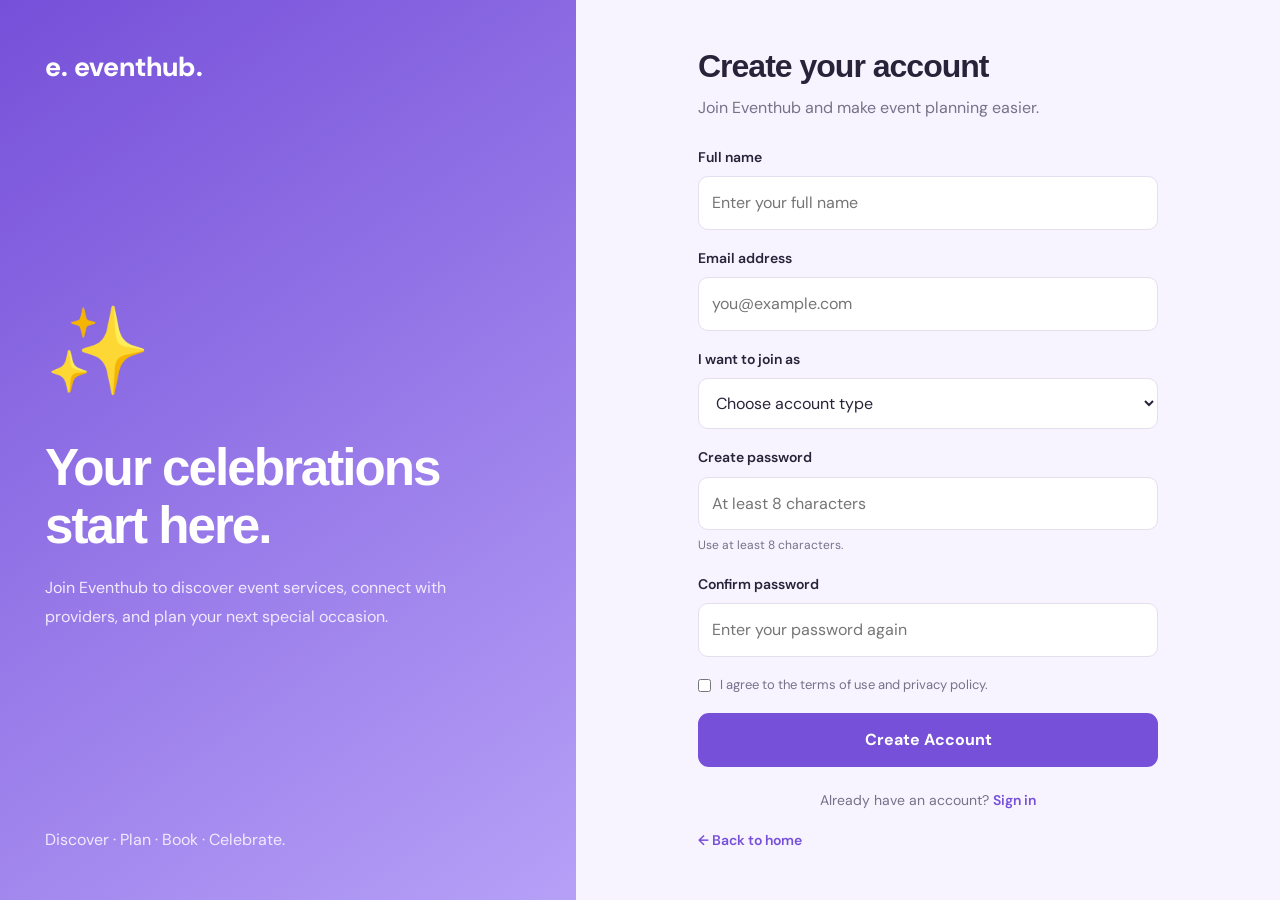
==== src/main/webapp/register.html @ 75b66d96 "Frontend is added to the src/main/webapp" ====
<!DOCTYPE html>
<html lang="en">
<head>
  <meta charset="UTF-8">
  <meta name="viewport" content="width=device-width, initial-scale=1.0">
  <title>Create Account | Eventhub</title>

  <link rel="stylesheet" href="css/style.css">
  <link rel="preconnect" href="https://fonts.googleapis.com">
  <link rel="preconnect" href="https://fonts.gstatic.com" crossorigin>
  <link href="https://fonts.googleapis.com/css2?family=DM+Sans:wght@400;500;600;700&display=swap" rel="stylesheet">

  <style>
    * {
      box-sizing: border-box;
    }

    body {
      margin: 0;
      min-height: 100vh;
      background: #f7f4ff;
      color: #29233a;
      font-family: "DM Sans", Arial, sans-serif;
    }

    .register-layout {
      min-height: 100vh;
      display: grid;
      grid-template-columns: 0.9fr 1.1fr;
    }

    .register-visual {
      padding: 45px;
      background: linear-gradient(145deg, #7650d9, #b6a0f7);
      color: white;
      display: flex;
      flex-direction: column;
      justify-content: space-between;
    }

    .register-logo {
      color: white;
      text-decoration: none;
      font-size: 27px;
      font-weight: 800;
    }

    .register-visual h1 {
      font-size: clamp(34px, 4vw, 52px);
      line-height: 1.15;
      margin-bottom: 18px;
    }

    .register-visual p {
      max-width: 420px;
      color: #f1eaff;
      line-height: 1.8;
    }

    .register-emoji {
      font-size: 85px;
      margin-bottom: 20px;
    }

    .register-main {
      display: flex;
      justify-content: center;
      align-items: center;
      padding: 40px 25px;
    }

    .register-card {
      width: 100%;
      max-width: 460px;
    }

    .register-card h2 {
      font-size: 32px;
      margin: 0 0 10px;
    }

    .register-subtitle {
      color: #77718a;
      line-height: 1.6;
      margin-bottom: 25px;
    }

    .register-field {
      margin-bottom: 17px;
    }

    .register-field label {
      display: block;
      font-size: 14px;
      font-weight: 600;
      margin-bottom: 8px;
    }

    .register-field input,
    .register-field select {
      width: 100%;
      padding: 13px;
      border: 1px solid #e4deef;
      border-radius: 10px;
      background: white;
      font: inherit;
      color: #29233a;
      outline-color: #7650d9;
    }

    .register-field input:focus,
    .register-field select:focus {
      border-color: #7650d9;
    }

    .password-hint {
      display: block;
      margin-top: 6px;
      color: #77718a;
      font-size: 12px;
    }

    .register-terms {
      display: flex;
      align-items: flex-start;
      gap: 9px;
      color: #77718a;
      font-size: 13px;
      line-height: 1.6;
      margin: 18px 0;
    }

    .register-terms input {
      margin-top: 4px;
      accent-color: #7650d9;
    }

    .register-button {
      width: 100%;
      padding: 14px;
      background: #7650d9;
      border: none;
      border-radius: 11px;
      color: white;
      font: inherit;
      font-size: 16px;
      font-weight: 700;
      cursor: pointer;
    }

    .register-button:hover {
      background: #5d38bd;
    }

    .register-message {
      display: none;
      margin-top: 15px;
      padding: 13px;
      background: #eee8ff;
      color: #5634a7;
      border-radius: 10px;
      font-size: 14px;
      line-height: 1.6;
    }

    .register-message.show {
      display: block;
    }

    .register-switch {
      text-align: center;
      color: #77718a;
      font-size: 14px;
      margin-top: 22px;
    }

    .register-switch a,
    .register-back {
      color: #7650d9;
      text-decoration: none;
      font-weight: 600;
    }

    .register-back {
      display: inline-block;
      margin-top: 18px;
      font-size: 14px;
    }

    @media (max-width: 760px) {
      .register-layout {
        grid-template-columns: 1fr;
      }

      .register-visual {
        padding: 25px;
      }

      .register-visual h1 {
        font-size: 30px;
        margin-top: 25px;
      }

      .register-visual p {
        font-size: 14px;
      }

      .register-emoji,
      .register-footer {
        display: none;
      }

      .register-main {
        padding: 30px 20px;
      }
    }
  </style>
</head>

<body>
  <main class="register-layout">

    <section class="register-visual">
      <a href="index.html" class="register-logo">e. eventhub.</a>

      <div>
        <div class="register-emoji">✨</div>
        <h1>Your celebrations start here.</h1>
        <p>
          Join Eventhub to discover event services, connect with
          providers, and plan your next special occasion.
        </p>
      </div>

      <p class="register-footer">
        Discover · Plan · Book · Celebrate.
      </p>
    </section>

    <section class="register-main">
      <div class="register-card">

        <h2>Create your account</h2>
        <p class="register-subtitle">
          Join Eventhub and make event planning easier.
        </p>

        <form id="registerForm">

          <div class="register-field">
            <label for="fullName">Full name</label>
            <input
              type="text"
              id="fullName"
              name="fullName"
              placeholder="Enter your full name"
              minlength="2"
              maxlength="100"
              autocomplete="name"
              required
            >
          </div>

          <div class="register-field">
            <label for="email">Email address</label>
            <input
              type="email"
              id="email"
              name="email"
              placeholder="you@example.com"
              autocomplete="email"
              required
            >
          </div>

          <div class="register-field">
            <label for="accountType">I want to join as</label>
            <select id="accountType" name="accountType" required>
              <option value="">Choose account type</option>
              <option value="CUSTOMER">Customer</option>
              <option value="PROVIDER">Service Provider</option>
            </select>
          </div>

          <div class="register-field">
            <label for="password">Create password</label>
            <input
              type="password"
              id="password"
              name="password"
              placeholder="At least 8 characters"
              minlength="8"
              maxlength="72"
              autocomplete="new-password"
              required
            >
            <small class="password-hint">
              Use at least 8 characters.
            </small>
          </div>

          <div class="register-field">
            <label for="confirmPassword">Confirm password</label>
            <input
              type="password"
              id="confirmPassword"
              name="confirmPassword"
              placeholder="Enter your password again"
              minlength="8"
              maxlength="72"
              autocomplete="new-password"
              required
            >
          </div>

          <label class="register-terms">
            <input type="checkbox" id="terms" required>
            <span>
              I agree to the terms of use and privacy policy.
            </span>
          </label>

          <button type="submit" class="register-button">
            Create Account
          </button>

          <div
            id="registerMessage"
            class="register-message"
            role="status"
            aria-live="polite"
          ></div>

        </form>

        <p class="register-switch">
          Already have an account?
          <a href="login.html">Sign in</a>
        </p>

        <a href="index.html" class="register-back">
          ← Back to home
        </a>

      </div>
    </section>

  </main>

  <script>
    const registerForm = document.getElementById("registerForm");
    const password = document.getElementById("password");
    const confirmPassword = document.getElementById("confirmPassword");
    const message = document.getElementById("registerMessage");

    function showMessage(text) {
      message.textContent = text;
      message.classList.add("show");
    }

    confirmPassword.addEventListener("input", function() {
      if (confirmPassword.value &&
          password.value !== confirmPassword.value) {
        confirmPassword.setCustomValidity("Passwords do not match.");
      } else {
        confirmPassword.setCustomValidity("");
      }
    });

    password.addEventListener("input", function() {
      if (confirmPassword.value &&
          password.value !== confirmPassword.value) {
        confirmPassword.setCustomValidity("Passwords do not match.");
      } else {
        confirmPassword.setCustomValidity("");
      }
    });

    registerForm.addEventListener("submit", function(event) {
      event.preventDefault();

      if (!registerForm.reportValidity()) {
        return;
      }

      showMessage(
        "Your form is valid! Account creation will work after " +
        "we connect the Spring Boot backend."
      );
    });
  </script>
</body>
</html>
---- src/main/webapp/css/style.css ----
/* ==========================================
   EVENTHUB - MAIN STYLES
   ========================================== */

:root {
    --primary: #7650d9;
    --primary-dark: #5d38bd;
    --primary-light: #eee8ff;
    --lavender: #f7f4ff;
    --white: #ffffff;
    --heading: #25203a;
    --text: #777287;
    --border: #eae6f2;
    --success: #26856b;
    --shadow: 0 12px 35px rgba(52, 35, 90, 0.08);
    --radius: 18px;
}

* {
    margin: 0;
    padding: 0;
    box-sizing: border-box;
}

html {
    scroll-behavior: smooth;
    scroll-padding-top: 90px;
}

body {
    font-family: "DM Sans", sans-serif;
    color: var(--heading);
    background: var(--white);
    line-height: 1.6;
}

body, button, input {
    font-family: "DM Sans", sans-serif;
}

button, input {
    font-size: inherit;
}

button, a {
    -webkit-tap-highlight-color: transparent;
}

button {
    cursor: pointer;
}

a {
    color: inherit;
    text-decoration: none;
}

img {
    display: block;
    max-width: 100%;
}

.container {
    width: min(1160px, calc(100% - 48px));
    margin: 0 auto;
}

h1, h2, h3, .logo {
    font-family: "Outfit", sans-serif;
    line-height: 1.2;
}

h1 {
    font-size: clamp(2.8rem, 5vw, 4.5rem);
    letter-spacing: -2px;
    font-weight: 700;
}

h2 {
    font-size: clamp(2rem, 3.6vw, 2.8rem);
    letter-spacing: -1px;
    font-weight: 600;
}

p {
    color: var(--text);
}

button:focus-visible,
a:focus-visible,
input:focus-visible {
    outline: 3px solid #b9a5ff;
    outline-offset: 4px;
}

/* Buttons */

.btn {
    display: inline-flex;
    align-items: center;
    justify-content: center;
    gap: 10px;
    padding: 12px 22px;
    border-radius: 11px;
    border: 1px solid transparent;
    font-weight: 700;
    font-size: 0.9rem;
    transition: transform 0.2s, background 0.2s, box-shadow 0.2s;
}

.btn:hover {
    transform: translateY(-2px);
}

.btn-primary {
    background: var(--primary);
    color: var(--white);
    box-shadow: 0 6px 16px rgba(118, 80, 217, 0.17);
}

.btn-primary:hover {
    background: var(--primary-dark);
    box-shadow: 0 8px 20px rgba(118, 80, 217, 0.23);
}

.btn-outline {
    background: var(--white);
    color: var(--primary);
    border-color: #d9cef7;
}

.btn-outline:hover {
    background: var(--lavender);
}

.btn-light {
    background: var(--white);
    color: var(--primary-dark);
    white-space: nowrap;
}

.btn-light:hover {
    background: var(--primary-light);
}

/* Navigation */

.header {
    background: rgba(255, 255, 255, 0.96);
    border-bottom: 1px solid rgba(234, 230, 242, 0.8);
    position: sticky;
    top: 0;
    z-index: 100;
    backdrop-filter: blur(16px);
}

.navbar {
    min-height: 78px;
    display: flex;
    align-items: center;
    justify-content: space-between;
    gap: 28px;
}

.logo {
    display: inline-flex;
    align-items: center;
    gap: 9px;
    font-size: 1.65rem;
    font-weight: 800;
    letter-spacing: -1px;
    flex-shrink: 0;
}

.logo-icon {
    display: grid;
    place-items: center;
    height: 35px;
    width: 35px;
    border-radius: 11px;
    color: white;
    background: var(--primary);
    font-size: 1.55rem;
}

.logo-dot {
    color: var(--primary);
}

.nav-links {
    display: flex;
    align-items: center;
    gap: 30px;
}

.nav-link {
    font-size: 0.88rem;
    font-weight: 600;
    color: var(--text);
    transition: color 0.2s;
}

.nav-link:hover,
.nav-link.active {
    color: var(--primary);
}

.nav-actions {
    display: flex;
    align-items: center;
    gap: 22px;
}

.login-link {
    font-size: 0.9rem;
    font-weight: 700;
}

.login-link:hover {
    color: var(--primary);
}

.menu-toggle {
    display: none;
    width: 42px;
    height: 42px;
    border: 1px solid var(--border);
    border-radius: 10px;
    background: var(--white);
    padding: 10px;
}

.menu-toggle span {
    display: block;
    height: 2px;
    background: var(--heading);
    margin: 4px 0;
    border-radius: 5px;
}

/* Hero */

.hero {
    position: relative;
    overflow: hidden;
    padding: 65px 0 88px;
    background:
        radial-gradient(ellipse at 8% 10%, #f2ecff 0%, transparent 42%),
        linear-gradient(120deg, #fbfaff 0%, #f4efff 100%);
}

.hero-decoration {
    position: absolute;
    border: 1px solid rgba(118, 80, 217, 0.1);
    border-radius: 50%;
    pointer-events: none;
}

.decoration-one {
    width: 340px;
    height: 340px;
    top: -180px;
    left: 38%;
}

.decoration-two {
    width: 240px;
    height: 240px;
    right: -130px;
    bottom: 30px;
}

.hero-grid {
    display: grid;
    grid-template-columns: 1.03fr 0.97fr;
    align-items: center;
    gap: 60px;
    position: relative;
    z-index: 1;
}

.eyebrow,
.section-kicker {
    color: var(--primary);
    font-size: 0.75rem;
    font-weight: 800;
    letter-spacing: 1.6px;
}

.eyebrow {
    display: inline-flex;
    align-items: center;
    gap: 9px;
    padding: 8px 13px;
    border: 1px solid #e7defc;
    border-radius: 50px;
    background: rgba(255, 255, 255, 0.75);
    margin-bottom: 23px;
}

.eyebrow-dot {
    width: 7px;
    height: 7px;
    border-radius: 50%;
    background: var(--primary);
}

.hero h1 span,
.section-heading h2 span {
    color: var(--primary);
}

.hero-description {
    font-size: 1.04rem;
    max-width: 490px;
    margin-top: 23px;
    line-height: 1.9;
}

.hero-proof {
    display: flex;
    align-items: center;
    gap: 13px;
    margin-top: 30px;
}

.avatar-stack {
    display: flex;
    padding-left: 3px;
}

.avatar-stack span {
    display: grid;
    place-items: center;
    height: 34px;
    width: 34px;
    margin-left: -4px;
    border: 2px solid white;
    border-radius: 50%;
    background: #d9c8ff;
    color: #54339e;
    font-size: 0.7rem;
    font-weight: 800;
}

.avatar-stack span:nth-child(2) {
    background: #f4d5df;
    color: #9a4561;
}

.avatar-stack span:nth-child(3) {
    background: #cce9de;
    color: #276a54;
}

.hero-proof p {
    font-size: 0.83rem;
}

.hero-proof strong {
    color: var(--heading);
}

.hero-visual {
    position: relative;
    padding: 0 15px 20px 0;
}

.hero-image {
    width: 100%;
    height: 425px;
    object-fit: cover;
    border-radius: 150px 150px 25px 25px;
    box-shadow: 0 20px 50px rgba(62, 39, 106, 0.15);
}

.floating-card {
    position: absolute;
    display: flex;
    align-items: center;
    gap: 12px;
    padding: 14px 18px;
    background: white;
    border: 1px solid rgba(234, 230, 242, 0.8);
    border-radius: 15px;
    box-shadow: var(--shadow);
}

.floating-card strong {
    display: block;
    font-size: 0.86rem;
}

.floating-card p {
    font-size: 0.73rem;
    margin-top: 3px;
}

.floating-top {
    top: 35px;
    left: -42px;
}

.floating-bottom {
    right: -10px;
    bottom: 45px;
}

.floating-icon,
.rating-star {
    display: grid;
    place-items: center;
    flex-shrink: 0;
    height: 39px;
    width: 39px;
    border-radius: 12px;
    background: var(--primary-light);
    color: var(--primary);
    font-size: 1.3rem;
}

.rating-star {
    background: #fff3d9;
    color: #d99619;
}

/* Search */

.search-container {
    position: relative;
    z-index: 5;
    margin-top: 52px;
}

.search-panel {
    display: grid;
    grid-template-columns: 1.2fr 1px 0.9fr auto;
    align-items: center;
    gap: 24px;
    padding: 18px 20px;
    border: 1px solid rgba(226, 219, 242, 0.9);
    border-radius: 17px;
    background: white;
    box-shadow: 0 18px 45px rgba(58, 35, 99, 0.09);
}

.search-field {
    min-width: 0;
    display: grid;
    grid-template-columns: 25px minmax(0, 1fr);
    align-items: center;
    column-gap: 7px;
}

.field-icon {
    grid-row: 1 / 3;
    color: var(--primary);
    font-size: 1.65rem;
    text-align: center;
}

.search-field label {
    font-size: 0.67rem;
    letter-spacing: 0.7px;
    font-weight: 800;
    color: var(--heading);
}

.search-field input {
    min-width: 0;
    width: 100%;
    border: none;
    outline: none;
    padding-top: 5px;
    color: var(--heading);
    background: transparent;
    font-size: 0.86rem;
}

.search-field input::placeholder {
    color: #a39db0;
}

.search-divider {
    width: 1px;
    height: 43px;
    background: var(--border);
}

.search-button {
    min-width: 130px;
    min-height: 50px;
}

/* Sections */

.section {
    padding: 88px 0;
}

.section-heading {
    display: flex;
    align-items: end;
    justify-content: space-between;
    gap: 24px;
    margin-bottom: 35px;
}

.section-kicker {
    display: inline-block;
    margin-bottom: 13px;
}

.section-heading h2 {
    margin-bottom: 11px;
}

.section-description {
    font-size: 0.95rem;
}

.text-link {
    color: var(--primary);
    font-size: 0.88rem;
    font-weight: 700;
    white-space: nowrap;
    padding-bottom: 5px;
}

.text-link span {
    padding-left: 5px;
}

.text-link:hover {
    color: var(--primary-dark);
}

/* Categories */

.category-grid {
    display: grid;
    grid-template-columns: repeat(6, minmax(0, 1fr));
    gap: 16px;
}

.category-card {
    display: flex;
    flex-direction: column;
    align-items: flex-start;
    gap: 7px;
    min-width: 0;
    padding: 20px 15px;
    border: 1px solid var(--border);
    border-radius: 16px;
    background: white;
    text-align: left;
    transition: transform 0.2s, box-shadow 0.2s, border-color 0.2s;
}

.category-card:hover,
.category-card.selected {
    transform: translateY(-4px);
    border-color: #c8b6f6;
    box-shadow: var(--shadow);
}

.category-icon {
    display: grid;
    place-items: center;
    width: 51px;
    height: 51px;
    border-radius: 15px;
    font-size: 1.7rem;
    margin-bottom: 7px;
}

.icon-lavender { background: #eee8ff; color: #7450ce; }
.icon-peach { background: #fff0e4; color: #d47a39; }
.icon-pink { background: #ffeaf1; color: #d45586; }
.icon-blue { background: #e6f1ff; color: #4d80cf; }
.icon-yellow { background: #fff5d8; color: #c3921c; }
.icon-green { background: #e4f6ed; color: #278767; }

.category-card strong {
    font-size: 0.9rem;
}

.category-card > span:last-child {
    color: var(--text);
    font-size: 0.75rem;
}

/* Featured services */

.featured-section {
    background: #fbfaff;
}

.filter-row {
    display: flex;
    flex-wrap: wrap;
    gap: 10px;
    margin-bottom: 29px;
}

.filter-chip {
    padding: 9px 16px;
    border: 1px solid #e6e0f0;
    border-radius: 50px;
    background: white;
    color: var(--text);
    font-size: 0.82rem;
    font-weight: 600;
    transition: all 0.2s;
}

.filter-chip:hover {
    border-color: var(--primary);
    color: var(--primary);
}

.filter-chip.active {
    background: var(--primary);
    border-color: var(--primary);
    color: white;
}

.service-grid {
    display: grid;
    grid-template-columns: repeat(3, minmax(0, 1fr));
    gap: 24px;
}

.service-card {
    min-width: 0;
    overflow: hidden;
    border: 1px solid #ece7f4;
    border-radius: var(--radius);
    background: white;
    transition: transform 0.25s, box-shadow 0.25s;
}

.service-card:hover {
    transform: translateY(-5px);
    box-shadow: var(--shadow);
}

.service-image-wrap {
    position: relative;
    height: 220px;
    overflow: hidden;
    background: var(--lavender);
}

.service-image {
    width: 100%;
    height: 100%;
    object-fit: cover;
    transition: transform 0.4s;
}

.service-card:hover .service-image {
    transform: scale(1.04);
}

.service-badge {
    position: absolute;
    left: 14px;
    top: 14px;
    padding: 6px 11px;
    border-radius: 50px;
    background: white;
    color: var(--primary-dark);
    font-size: 0.72rem;
    font-weight: 800;
}

.favorite-btn {
    position: absolute;
    top: 12px;
    right: 12px;
    display: grid;
    place-items: center;
    width: 37px;
    height: 37px;
    border: none;
    border-radius: 50%;
    background: white;
    color: #777287;
    font-size: 1.25rem;
    transition: color 0.2s, transform 0.2s;
}

.favorite-btn:hover {
    transform: scale(1.08);
}

.favorite-btn.favorited {
    color: #dc4e81;
}

.service-body {
    padding: 18px;
}

.service-meta {
    display: flex;
    align-items: center;
    justify-content: space-between;
    gap: 10px;
    margin-bottom: 9px;
}

.service-category {
    font-size: 0.72rem;
    font-weight: 800;
    color: var(--primary);
    text-transform: uppercase;
    letter-spacing: 0.5px;
}

.service-rating {
    font-size: 0.79rem;
    font-weight: 700;
    white-space: nowrap;
}

.service-rating span {
    color: #e6a627;
}

.service-title {
    font-size: 1.15rem;
    margin-bottom: 7px;
}

.service-location {
    font-size: 0.82rem;
    margin-bottom: 16px;
}

.service-location span {
    color: var(--primary);
    margin-right: 5px;
}

.service-bottom {
    display: flex;
    align-items: center;
    justify-content: space-between;
    gap: 10px;
    padding-top: 14px;
    border-top: 1px solid #f0edf6;
}

.price-label {
    font-size: 0.7rem;
    color: var(--text);
}

.service-price {
    display: block;
    font-family: "Outfit", sans-serif;
    font-size: 1.25rem;
    font-weight: 700;
}

.service-price small {
    font-family: "DM Sans", sans-serif;
    font-size: 0.72rem;
    color: var(--text);
    font-weight: 400;
}

.details-btn {
    border: 1px solid #dfd4fa;
    border-radius: 9px;
    background: white;
    color: var(--primary);
    padding: 9px 12px;
    font-size: 0.79rem;
    font-weight: 700;
}

.details-btn:hover {
    background: var(--primary);
    color: white;
}

.empty-state {
    padding: 45px 15px;
    text-align: center;
}

.center-button {
    display: flex;
    justify-content: center;
    margin-top: 38px;
}

/* How it works */

.how-section {
    background: white;
}

.centered-heading {
    justify-content: center;
    text-align: center;
}

.steps-grid {
    display: grid;
    grid-template-columns: repeat(3, minmax(0, 1fr));
    gap: 25px;
    margin-top: 48px;
}

.step-card {
    position: relative;
    padding: 32px 25px;
    border: 1px solid var(--border);
    border-radius: 18px;
    background: white;
    text-align: center;
}

.step-number {
    position: absolute;
    top: 17px;
    right: 19px;
    color: #ded5f8;
    font-family: "Outfit", sans-serif;
    font-size: 1.35rem;
    font-weight: 800;
}

.step-icon {
    display: grid;
    place-items: center;
    width: 65px;
    height: 65px;
    margin: 0 auto 22px;
    border-radius: 20px;
    background: var(--lavender);
    color: var(--primary);
    font-size: 2rem;
}

.step-card h3 {
    font-size: 1.15rem;
    margin-bottom: 11px;
}

.step-card p {
    font-size: 0.88rem;
    line-height: 1.8;
}

/* Provider CTA */

.cta-section {
    padding: 55px 0;
    color: white;
    background: linear-gradient(120deg, #6742c5, #9270e9);
}

.cta-content {
    display: flex;
    align-items: center;
    justify-content: space-between;
    gap: 30px;
}

.cta-section .section-kicker {
    color: #e5dbff;
}

.cta-content h2 {
    max-width: 580px;
    font-size: clamp(1.8rem, 3.5vw, 2.5rem);
    margin-bottom: 12px;
}

.cta-content p {
    max-width: 570px;
    color: #eee8ff;
    font-size: 0.9rem;
}

/* Footer */

.footer {
    padding: 55px 0 0;
    background: #fbfaff;
}

.footer-grid {
    display: grid;
    grid-template-columns: 1.6fr repeat(3, 1fr);
    gap: 40px;
    padding-bottom: 45px;
}

.footer-brand p {
    max-width: 260px;
    margin-top: 15px;
    font-size: 0.86rem;
    line-height: 1.8;
}

.footer-column {
    display: flex;
    flex-direction: column;
    align-items: flex-start;
    gap: 12px;
}

.footer-column h3 {
    font-size: 0.95rem;
    margin-bottom: 6px;
}

.footer-column a {
    font-size: 0.82rem;
    color: var(--text);
}

.footer-column a:hover {
    color: var(--primary);
}

.footer-bottom {
    display: flex;
    justify-content: space-between;
    gap: 20px;
    padding: 22px 0;
    border-top: 1px solid var(--border);
}

.footer-bottom p {
    font-size: 0.76rem;
}

/* Toast */

.toast {
    position: fixed;
    z-index: 200;
    left: 50%;
    bottom: 25px;
    width: max-content;
    max-width: calc(100% - 32px);
    padding: 13px 20px;
    border-radius: 12px;
    background: #302348;
    color: white;
    box-shadow: var(--shadow);
    opacity: 0;
    pointer-events: none;
    transform: translate(-50%, 15px);
    transition: opacity 0.2s, transform 0.2s;
    font-size: 0.86rem;
}

.toast.show {
    opacity: 1;
    transform: translate(-50%, 0);
}

/* Responsive: tablets */

@media (max-width: 1000px) {
    .nav-links {
        gap: 16px;
    }

    .navbar {
        gap: 18px;
    }

    .nav-actions {
        gap: 14px;
    }

    .hero-grid {
        gap: 35px;
    }

    .hero-image {
        height: 365px;
    }

    .category-grid {
        grid-template-columns: repeat(3, minmax(0, 1fr));
    }

    .service-grid {
        grid-template-columns: repeat(2, minmax(0, 1fr));
    }

    .category-card {
        padding: 20px;
    }
}

/* Responsive: mobile */

@media (max-width: 700px) {
    .container {
        width: calc(100% - 32px);
    }

    .navbar {
        min-height: 70px;
        position: relative;
    }

    .logo {
        font-size: 1.45rem;
    }

    .menu-toggle {
        display: block;
        margin-left: auto;
    }

    .nav-links {
        display: none;
        position: absolute;
        top: calc(100% + 1px);
        left: -16px;
        right: -16px;
        padding: 20px 22px;
        border-bottom: 1px solid var(--border);
        background: white;
        box-shadow: var(--shadow);
        align-items: stretch;
        flex-direction: column;
        gap: 20px;
    }

    .nav-links.open {
        display: flex;
    }

    .nav-actions {
        gap: 0;
    }

    .login-link {
        display: none;
    }

    .nav-cta {
        padding: 10px 12px;
        font-size: 0.78rem;
    }

    .hero {
        padding: 48px 0 60px;
    }

    .hero-grid {
        grid-template-columns: 1fr;
        gap: 35px;
    }

    h1 {
        font-size: clamp(2.7rem, 11vw, 3.6rem);
        letter-spacing: -1.5px;
    }

    .hero-description {
        font-size: 0.95rem;
    }

    .hero-visual {
        max-width: 500px;
        width: calc(100% - 14px);
        margin: 0 auto;
        padding-right: 0;
    }

    .hero-image {
        height: 310px;
        border-radius: 110px 110px 20px 20px;
    }

    .floating-top {
        left: -8px;
        top: 20px;
    }

    .floating-bottom {
        right: -8px;
        bottom: 24px;
    }

    .floating-card {
        padding: 10px 12px;
        gap: 8px;
    }

    .floating-card strong {
        font-size: 0.75rem;
    }

    .floating-card p {
        font-size: 0.65rem;
    }

    .floating-icon,
    .rating-star {
        width: 32px;
        height: 32px;
        font-size: 1rem;
    }

    .search-container {
        margin-top: 35px;
    }

    .search-panel {
        grid-template-columns: 1fr;
        gap: 15px;
        padding: 20px;
    }

    .search-divider {
        width: 100%;
        height: 1px;
    }

    .search-field {
        min-height: 49px;
    }

    .search-button {
        width: 100%;
    }

    .section {
        padding: 65px 0;
    }

    .section-heading {
        align-items: flex-start;
        flex-direction: column;
        gap: 12px;
        margin-bottom: 26px;
    }

    .category-grid {
        grid-template-columns: repeat(2, minmax(0, 1fr));
        gap: 12px;
    }

    .category-card {
        padding: 16px 13px;
    }

    .category-icon {
        width: 45px;
        height: 45px;
    }

    .filter-row {
        gap: 8px;
    }

    .filter-chip {
        padding: 8px 12px;
        font-size: 0.76rem;
    }

    .service-grid {
        grid-template-columns: 1fr;
        gap: 18px;
    }

    .service-image-wrap {
        height: 235px;
    }

    .steps-grid {
        grid-template-columns: 1fr;
        gap: 15px;
        margin-top: 30px;
    }

    .step-card {
        padding: 30px 20px;
    }

    .cta-content {
        align-items: flex-start;
        flex-direction: column;
    }

    .footer-grid {
        grid-template-columns: repeat(2, minmax(0, 1fr));
        gap: 32px 20px;
    }

    .footer-brand {
        grid-column: 1 / -1;
    }

    .footer-bottom {
        flex-direction: column;
        gap: 8px;
    }
}

@media (max-width: 380px) {
    .nav-cta {
        padding: 9px;
        font-size: 0.72rem;
    }

    .hero-image {
        height: 270px;
    }

    .floating-card {
        max-width: 210px;
    }

    .service-bottom {
        align-items: flex-start;
    }
}

@media (prefers-reduced-motion: reduce) {
    *,
    *::before,
    *::after {
        scroll-behavior: auto !important;
        transition-duration: 0.01ms !important;
        animation-duration: 0.01ms !important;
    }
}
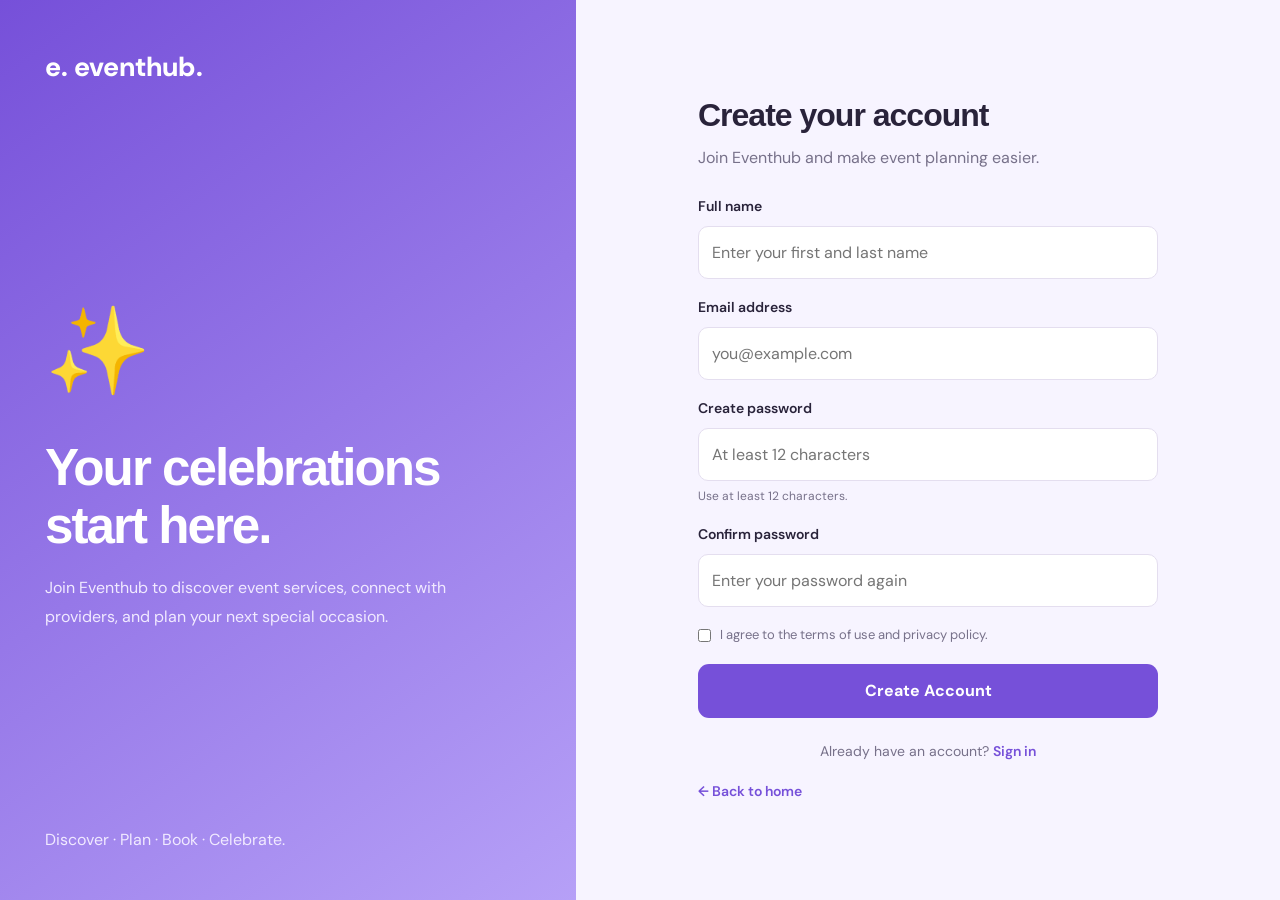
==== commit b881111b: "added the all Servlets.java files and connected backend and database but failed to connect frontend " ====
--- a/src/main/webapp/register.html
+++ b/src/main/webapp/register.html
@@ -254,7 +254,7 @@
               type="text"
               id="fullName"
               name="fullName"
-              placeholder="Enter your full name"
+              placeholder="Enter your first and last name"
               minlength="2"
               maxlength="100"
               autocomplete="name"
@@ -275,28 +275,19 @@
           </div>
 
           <div class="register-field">
-            <label for="accountType">I want to join as</label>
-            <select id="accountType" name="accountType" required>
-              <option value="">Choose account type</option>
-              <option value="CUSTOMER">Customer</option>
-              <option value="PROVIDER">Service Provider</option>
-            </select>
-          </div>
-
-          <div class="register-field">
             <label for="password">Create password</label>
             <input
               type="password"
               id="password"
               name="password"
-              placeholder="At least 8 characters"
-              minlength="8"
-              maxlength="72"
+              placeholder="At least 12 characters"
+              minlength="12"
+              maxlength="1024"
               autocomplete="new-password"
               required
             >
             <small class="password-hint">
-              Use at least 8 characters.
+              Use at least 12 characters.
             </small>
           </div>
 
@@ -307,8 +298,8 @@
               id="confirmPassword"
               name="confirmPassword"
               placeholder="Enter your password again"
-              minlength="8"
-              maxlength="72"
+              minlength="12"
+              maxlength="1024"
               autocomplete="new-password"
               required
             >
@@ -353,9 +344,11 @@
     const password = document.getElementById("password");
     const confirmPassword = document.getElementById("confirmPassword");
     const message = document.getElementById("registerMessage");
-
-    function showMessage(text) {
+    const submitButton = registerForm.querySelector('button[type="submit"]');
+
+    function showMessage(text, isError = false) {
       message.textContent = text;
+      message.setAttribute("role", isError ? "alert" : "status");
       message.classList.add("show");
     }
 
@@ -377,17 +370,61 @@
       }
     });
 
-    registerForm.addEventListener("submit", function(event) {
+    registerForm.addEventListener("submit", async function(event) {
       event.preventDefault();
 
       if (!registerForm.reportValidity()) {
         return;
       }
 
-      showMessage(
-        "Your form is valid! Account creation will work after " +
-        "we connect the Spring Boot backend."
-      );
+      const nameParts = document.getElementById("fullName").value.trim().split(/\s+/);
+      if (nameParts.length < 2) {
+        showMessage("Enter both your first and last name.", true);
+        document.getElementById("fullName").focus();
+        return;
+      }
+
+      submitButton.disabled = true;
+      submitButton.textContent = "Creating account...";
+      message.classList.remove("show");
+
+      try {
+        const response = await fetch(
+          new URL("api/auth/register", window.location.href),
+          {
+            method: "POST",
+            headers: { "Content-Type": "application/json" },
+            credentials: "same-origin",
+            body: JSON.stringify({
+              firstName: nameParts.shift(),
+              lastName: nameParts.join(" "),
+              email: document.getElementById("email").value.trim(),
+              password: password.value
+            })
+          }
+        );
+        const result = await response.json();
+
+        if (!response.ok) {
+          showMessage(result.error || "Account creation failed.", true);
+          return;
+        }
+
+        sessionStorage.setItem("eventhubCsrfToken", result.csrfToken);
+        sessionStorage.setItem(
+          "eventhubUserName",
+          `${result.user.firstName} ${result.user.lastName}`
+        );
+        window.location.assign("dashboard.html");
+      } catch (error) {
+        showMessage(
+          "Could not reach Eventhub. Check that Tomcat is running and try again.",
+          true
+        );
+      } finally {
+        submitButton.disabled = false;
+        submitButton.textContent = "Create Account";
+      }
     });
   </script>
 </body>
